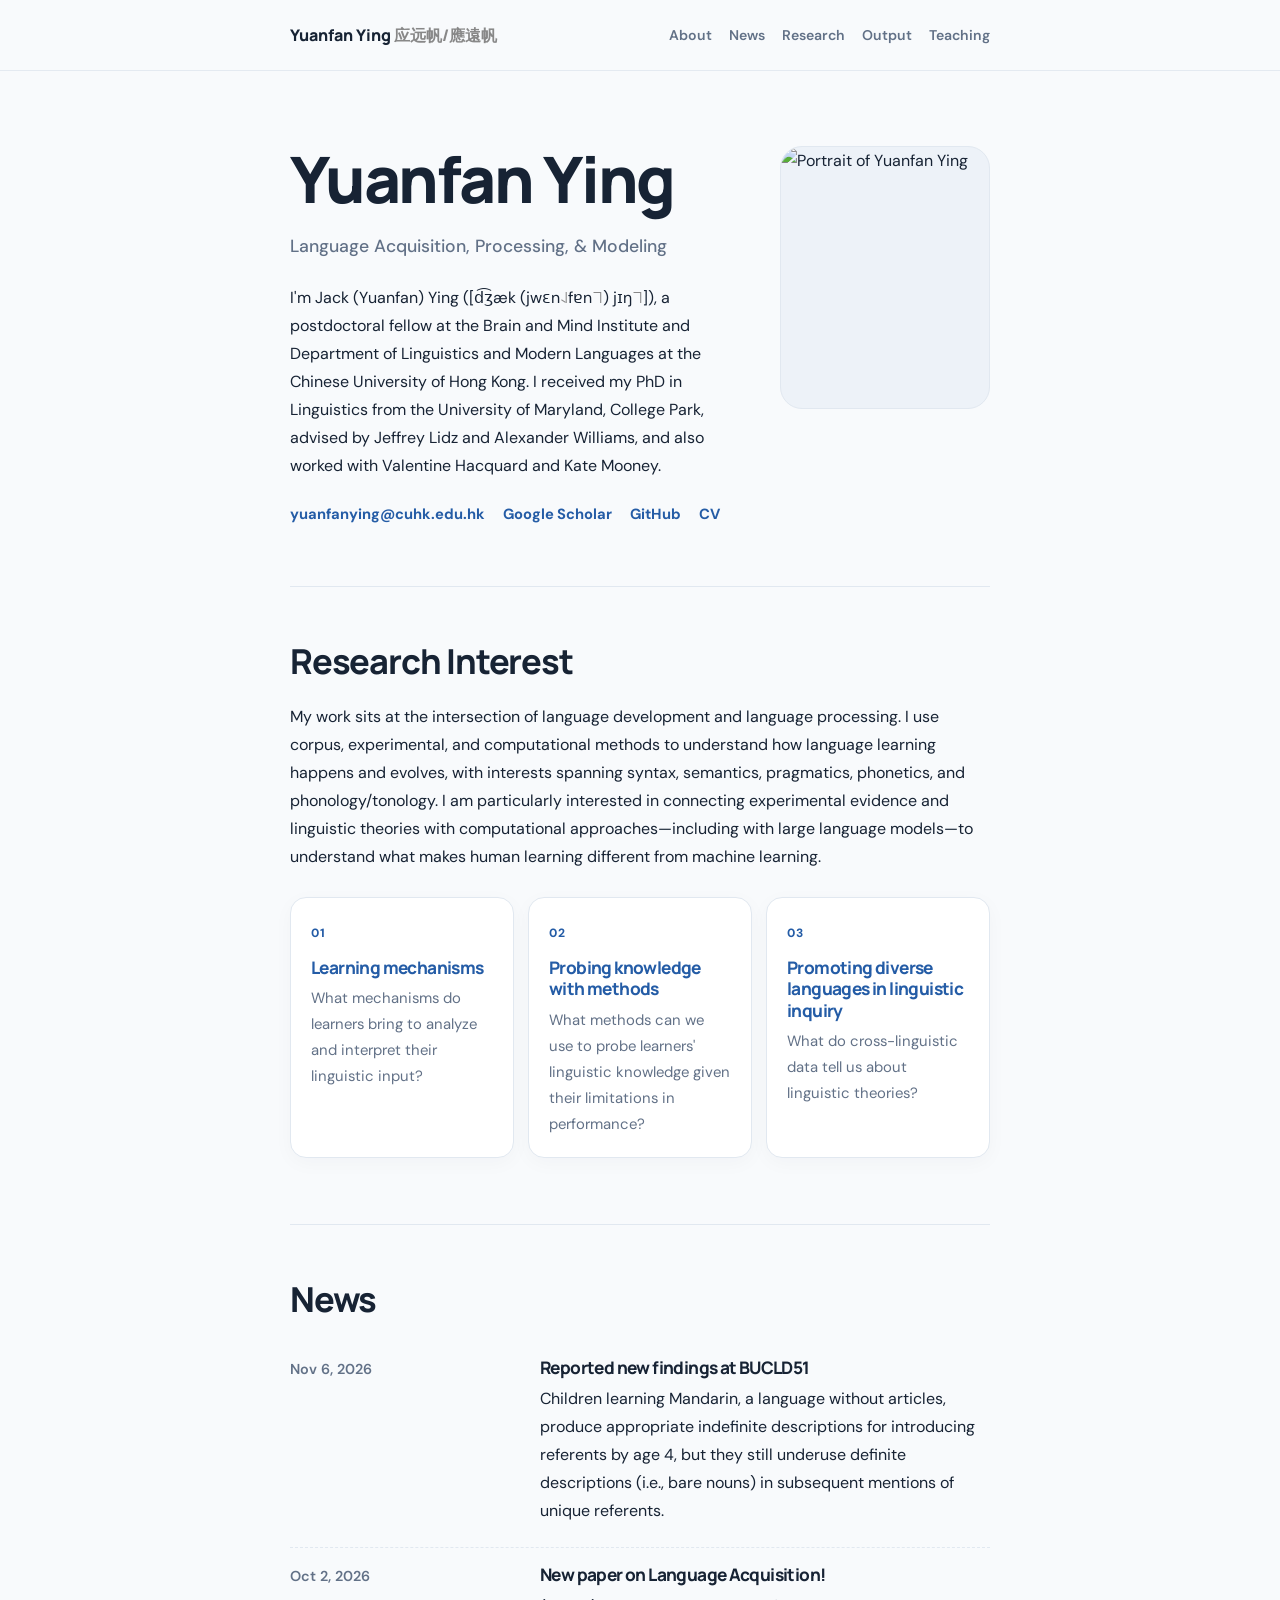
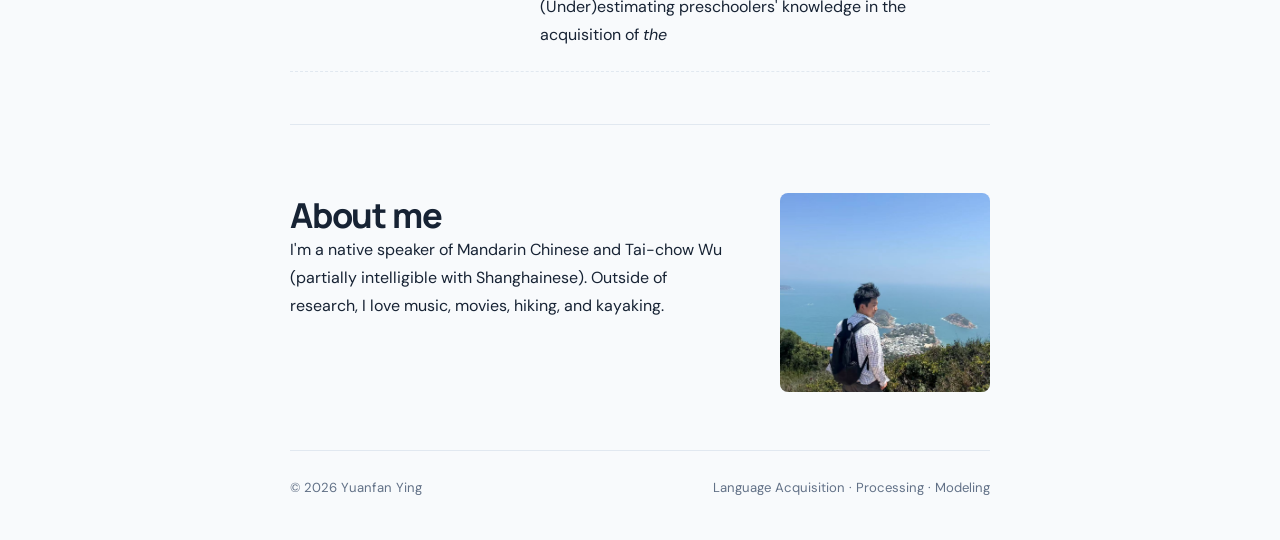
==== index.html @ 4ed48d2e "Update index.html" ====
<!doctype html>
<html lang="en">
<head>
  <meta charset="utf-8">
  <meta name="viewport" content="width=device-width, initial-scale=1">
  <meta name="description" content="Academic homepage of Your Name — psycholinguistics, language processing.">
  <meta name="theme-color" content="#f8fafc">
  <title>Yuanfan Ying | Language Acquisition & Processing</title>
  <link rel="stylesheet" href="style.css">
</head>
<body>
  <header class="site-header">
    <div class="container header-inner">
      <a class="site-name" href="#about">Yuanfan Ying <span style="color: #888;">应远帆/應遠帆</span></a>
      <nav aria-label="Main navigation">
        <a href="#about">About</a>
        <a href="#news">News</a>
        <a href="research.html">Research</a>
        <a href="output.html">Output</a>
        <a href="teaching.html">Teaching</a>
      </nav>
    </div>
  </header>

  <main class="container">
    <section class="intro section" id="about">
      <div class="intro-copy">
        <h1>Yuanfan Ying</h1>
        <p class="subtitle">Language Acquisition, Processing, & Modeling</p>
        <p>
          I'm Jack (Yuanfan) Ying ([d͡ʒæk (jwɛn<span style="color: #888;">˨˩</span>fɐn<span style="color: #888;">˥˥</span>) jɪŋ<span style="color: #888;">˥˥</span>]), a postdoctoral fellow at the Brain and Mind Institute and Department of 
          Linguistics and Modern Languages at the Chinese University of Hong Kong. I received my PhD in Linguistics from the University 
          of Maryland, College Park, advised by Jeffrey Lidz and Alexander Williams,
          and also worked with Valentine Hacquard and Kate Mooney.</p>
   
        <div class="links">
          <a href="mailto:yuanfanying@cuhk.edu.hk">yuanfanying@cuhk.edu.hk</a>
          <a href="https://scholar.google.com/citations?user=hPdUY1MAAAAJ&hl=zh-TW" target="_blank" rel="noreferrer">Google Scholar</a>
          <a href="https://github.com/jackyingyf" target="_blank" rel="noreferrer">GitHub</a>
          <a href="https://docs.google.com/document/d/1zS4hXt163gTj2LUtkY0w4XnIH1Z5cEX6z0ZcoOyljxg/edit?usp=sharing" target="_blank" rel="noreferrer">CV</a>
        </div>
      </div>

      <figure class="profile">
        <img src="images/profile.jpg" alt="Portrait of Yuanfan Ying">
      </figure>
        
    </section>
    
    <section class="section" id="interests">
      <div class="section-heading">
        <h2>Research Interest</h2>
      </div>
      <div>
        <p>
        My work sits at the intersection of language development and language processing. 
        I use corpus, experimental, and computational methods to understand how language learning happens and evolves, with interests spanning syntax, semantics, pragmatics, phonetics, and phonology/tonology. I am particularly interested in connecting experimental evidence and linguistic theories 
        with computational approaches—including with large language models—to understand what makes human learning different from machine learning.
      </p>
        </div>
       <div class="interest-grid">
        <article class="interest-card">
          <span class="card-number">01</span>
          <a href="research.html#mechanisms"><h3>Learning mechanisms</h3></a>
          <p>What mechanisms do learners bring to analyze and interpret their linguistic input?</p>
        </article>
        <article class="interest-card">
          <span class="card-number">02</span>
          <a href="research.html#methods"><h3>Probing knowledge with methods</h3></a>
          <p>What methods can we use to probe learners' linguistic knowledge given their limitations in performance?</p>
        </article>
        <article class="interest-card">
          <span class="card-number">03</span>
          <a href="research.html#diversity"><h3>Promoting diverse languages in linguistic inquiry</h3></a>
          <p>What do cross-linguistic data tell us about linguistic theories?</p>
        </article>
      </div>
    </section>
 
    <section class="section" id="news">
      <div class="section-heading">
        <h2>News</h2>
      </div>

       <article class="note-item">
        <div class="note-date">Nov 6, 2026</div>
        <div>
          <h3><a href="https://8dc4be55-f238-40f0-ace9-db3591cab3f8.usrfiles.com/ugd/8dc4be_90f7804a4e724f36a9441774406c3b48.pdf">Reported new findings at BUCLD51</a></h3>
          <p>Children learning Mandarin, a language without articles, produce appropriate indefinite descriptions for introducing referents by age 4, but they still underuse definite descriptions (i.e., bare nouns) in subsequent mentions of unique referents.</p>
        </div>
      </article>
      
      <article class="note-item">
        <div class="note-date">Oct 2, 2026</div>
        <div>
          <h3><a href="https://doi.org/10.1080/10489223.2026.2732998">New paper on Language Acquisition!</a></h3>
          <p>(Under)estimating preschoolers' knowledge in the acquisition of <i>the</i></p>
        </div>
      </article>
      
    </section>

    <section class="intro section" id="aboutme">
      
      <div class="section-heading">
        <h2>About me</h2>
        <p>I'm a native speaker of Mandarin Chinese and Tai-chow Wu (partially intelligible with Shanghainese). 
        Outside of research, I love music, movies, hiking, and kayaking.
        </p>
      </div>

      <div class="note-image" style="width:100%; max-width:210px; margin:0;">
      <img src="images/hiking.png" alt="hiking" class="research-image"
       style="display:block; width:100%; height:auto; border-radius:8px;">
      </div>

    </section>

    <footer class="footer">
      <p>© <span id="year">2026</span> Yuanfan Ying</p>
      <p>Language Acquisition · Processing · Modeling</p>
    </footer>
  </main>
  
  <dialog id="imageLightbox" onclick="if(event.target === this) this.close()">
  <button class="close-lightbox"
    onclick="document.getElementById('imageLightbox').close()"
    aria-label="Close image">&times;</button>
  <img id="lightboxImage" src="" alt="Enlarged research image">
</dialog>

<script>
  function openLightbox(image) {
    document.getElementById("lightboxImage").src = image.src;
    document.getElementById("imageLightbox").showModal();
  }
</script>
  
</body>
</html>
---- style.css ----
@import url('https://fonts.googleapis.com/css2?family=DM+Sans:wght@400;500;600;700&family=Manrope:wght@400;500;600;700;800&display=swap');

:root {
  --page: #f8fafc;
  --surface: #ffffff;
  --text: #172334;
  --muted: #627187;
  --accent: #245ca6;
  --accent-dark: #173f78;
  --accent-soft: #eaf1fb;
  --border: #e1e8f0;
  --max-width: 700px;
  --radius: 16px;
}

* { box-sizing: border-box; }
html { scroll-behavior: smooth; scroll-padding-top: 92px; }
body {
  margin: 0;
  background: var(--page);
  color: var(--text);
  font-family: "DM Sans", -apple-system, BlinkMacSystemFont, "Segoe UI", sans-serif;
  font-size: 16px;
  line-height: 1.75;
  -webkit-font-smoothing: antialiased;
}
a { color: var(--accent); text-decoration: none; }
a:hover { color: var(--accent-dark); text-decoration: underline; }
p { margin: 0 0 14px; }
h1, h2, h3 { font-family: "Manrope", "DM Sans", sans-serif; line-height: 1.25; letter-spacing: -0.035em; }
h1 { margin: 0; font-size: clamp(2.6rem, 6vw, 4rem); font-weight: 800; }
h2 { margin: 0; font-size: clamp(1.7rem, 3vw, 2.15rem); font-weight: 750; }
h3 { margin: 0 0 7px; font-size: 1.08rem; font-weight: 750; }
.container { width: min(var(--max-width), calc(100% - 44px)); margin-inline: auto; }

.site-header {
  position: sticky; top: 0; z-index: 20;
  background: rgb(248 250 252 / 92%);
  border-bottom: 1px solid rgb(225 232 240 / 85%);
  backdrop-filter: blur(14px);
}
.header-inner { min-height: 70px; display: flex; align-items: center; justify-content: space-between; gap: 24px; }
.site-name { color: var(--text); font-family: "Manrope", sans-serif; font-weight: 800; white-space: nowrap; }
.site-name:hover { color: var(--accent); text-decoration: none; }
nav { display: flex; flex-wrap: wrap; align-items: center; justify-content: flex-end; gap: 5px 17px; }
nav a { color: var(--muted); font-size: .88rem; font-weight: 600; }
nav a:hover { color: var(--accent); text-decoration: none; }

.section { padding: 52px 0; border-bottom: 1px solid var(--border); }
.intro { display: grid; grid-template-columns: minmax(0, 1fr) 210px; gap: 54px; align-items: start; padding-top: 68px; padding-bottom: 58px; }
.eyebrow { margin: 0 0 10px; color: var(--accent); font-size: .75rem; font-weight: 800; letter-spacing: .12em; text-transform: uppercase; }
.subtitle { margin: 12px 0 22px; color: var(--muted); font-size: 1.1rem; font-weight: 500; }
.intro-copy > p:not(.eyebrow):not(.subtitle) { max-width: 68ch; }
.links { display: flex; flex-wrap: wrap; gap: 9px 18px; margin-top: 22px; }
.links a { font-size: .92rem; font-weight: 700; }
.profile { margin: 7px 0 0; }
.profile img { display: block; width: 100%; aspect-ratio: 4 / 5; object-fit: cover; border: 1px solid var(--border); border-radius: 22px; background: #edf2f8; }
.profile figcaption { margin-top: 9px; color: var(--muted); text-align: center; font-size: .76rem; }

.section-heading { margin-bottom: 21px; }
.section-heading .eyebrow { margin-bottom: 7px; }
.section-lead { max-width: 72ch; color: var(--muted); }
.interest-grid { display: grid; grid-template-columns: repeat(3, minmax(0, 1fr)); gap: 14px; margin: 26px 0 14px; }
.interest-card { padding: 20px; border: 1px solid var(--border); border-radius: var(--radius); background: var(--surface); box-shadow: 0 5px 20px rgb(23 35 52 / 3%); }
.card-number { display: inline-block; margin-bottom: 13px; color: var(--accent); font-size: .75rem; font-weight: 800; letter-spacing: .1em; }
.interest-card p { margin: 0; color: var(--muted); font-size: .93rem; }
.small { font-size: .82rem; }
.muted { color: var(--muted); }

.publication { display: grid; grid-template-columns: 68px minmax(0, 1fr); gap: 18px; padding: 23px 0; border-bottom: 1px dashed var(--border); }
.publication:last-of-type { border-bottom: 0; }
.pub-year { padding-top: 2px; color: var(--accent); font-size: .88rem; font-weight: 800; }
.pub-body h3 { margin-bottom: 6px; }
.pub-body p { margin-bottom: 8px; }
.authors { color: var(--muted); font-size: .91rem; }
.item-links { display: flex; flex-wrap: wrap; gap: 8px 16px; margin-top: 10px; font-size: .87rem; font-weight: 700; }

.project { display: grid; grid-template-columns: 42px minmax(0, 1fr); gap: 17px; padding: 21px 0; border-bottom: 1px dashed var(--border); }
.project:last-child { border-bottom: 0; }
.project-icon { display: grid; place-items: center; width: 40px; height: 40px; border-radius: 12px; background: var(--accent-soft); color: var(--accent); font-size: 1.2rem; font-weight: 800; }
.project p { max-width: 75ch; }

.timeline-item, .teaching-item, .note-item { display: grid; grid-template-columns: 145px minmax(0, 1fr); gap: 22px; padding: 16px 0; }
.timeline-date, .teaching-date, .note-date { color: var(--muted); font-size: .9rem; font-weight: 600; }
.timeline-item p, .teaching-item p, .note-item p { margin-bottom: 6px; }
.note-item { border-bottom: 1px dashed var(--border); }
.note-item h3 a { color: var(--text); }
.note-item h3 a:hover { color: var(--accent); }

.cv-section { display: grid; grid-template-columns: minmax(0, 1fr) auto; gap: 12px 24px; align-items: center; }
.cv-section > div p:last-child { max-width: 65ch; }
.button-link { display: inline-flex; align-items: center; gap: 10px; padding: 10px 16px; border: 1px solid var(--accent); border-radius: 10px; background: var(--accent); color: white; font-size: .9rem; font-weight: 700; white-space: nowrap; }
.button-link:hover { background: var(--accent-dark); color: white; text-decoration: none; }
.cv-note { grid-column: 1 / -1; margin: 0; }
code { padding: 2px 5px; border-radius: 5px; background: #edf2f8; font-size: .9em; }

.footer { display: flex; justify-content: space-between; gap: 20px; padding: 26px 0 40px; color: var(--muted); font-size: .82rem; }
.footer p { margin: 0; }

@media (max-width: 760px) {
  .container { width: min(var(--max-width), calc(100% - 30px)); }
  .header-inner { align-items: flex-start; flex-direction: column; gap: 7px; padding: 13px 0 12px; }
  nav { justify-content: flex-start; gap: 7px 14px; }
  nav a { font-size: .84rem; }
  .intro { grid-template-columns: 1fr; gap: 24px; padding-top: 42px; }
  .profile { grid-row: 1; width: 145px; }
  .profile img { aspect-ratio: 1; border-radius: 18px; }
  .section { padding: 38px 0; }
  .interest-grid { grid-template-columns: 1fr; }
  .interest-card { padding: 17px; }
  .cv-section { grid-template-columns: 1fr; }
  .cv-note { grid-column: auto; }
  .footer { flex-direction: column; gap: 4px; }
}
@media (max-width: 480px) {
  .publication { grid-template-columns: 1fr; gap: 2px; }
  .timeline-item, .teaching-item, .note-item { grid-template-columns: 1fr; gap: 2px; }
  .project { grid-template-columns: 34px minmax(0, 1fr); gap: 12px; }
  .project-icon { width: 34px; height: 34px; }
}

@media (max-width: 600px) {
  .note-item {
    flex-direction: column;
  }

  .note-image {
    width: 180px;
    flex: none;
  }
}

.image-preview {
  padding: 0;
  border: none;
  background: none;
  cursor: zoom-in;
}

.image-preview img {
  width: 180px;
  height: auto;
  border-radius: 6px;
  transition: opacity 0.2s;
}

.image-preview:hover img {
  opacity: 0.8;
}

#imageLightbox {
  position: fixed;
  border: none;
  padding: 40px;
  max-width: 90vw;
  max-height: 90vh;
  background: white;
  border-radius: 10px;
}

#imageLightbox::backdrop {
  background: rgba(0, 0, 0, 0.8);
}

#imageLightbox > img {
  display: block;
  max-width: 85vw;
  max-height: 80vh;
  width: auto;
  height: auto;
  object-fit: contain;
}

.close-lightbox {
  position: absolute;
  top: 5px;
  right: 12px;
  border: none;
  background: none;
  font-size: 30px;
  cursor: pointer;
}

.note-item {
  display: grid;
  grid-template-columns: 220px minmax(0, 1fr);
  gap: 30px;
  align-items: start;
}

.note-image {
  width: 220px;
}

.note-item .note-image img.research-image {
  display: block;
  width: 100%;
  max-width: 220px;
  height: auto;
  border-radius: 8px;
  cursor: zoom-in;
  object-fit: contain;
}

.note-image img:hover {
  opacity: 0.85;
}

.note-item > div:last-child {
  flex: 1;
  min-width: 0;
}
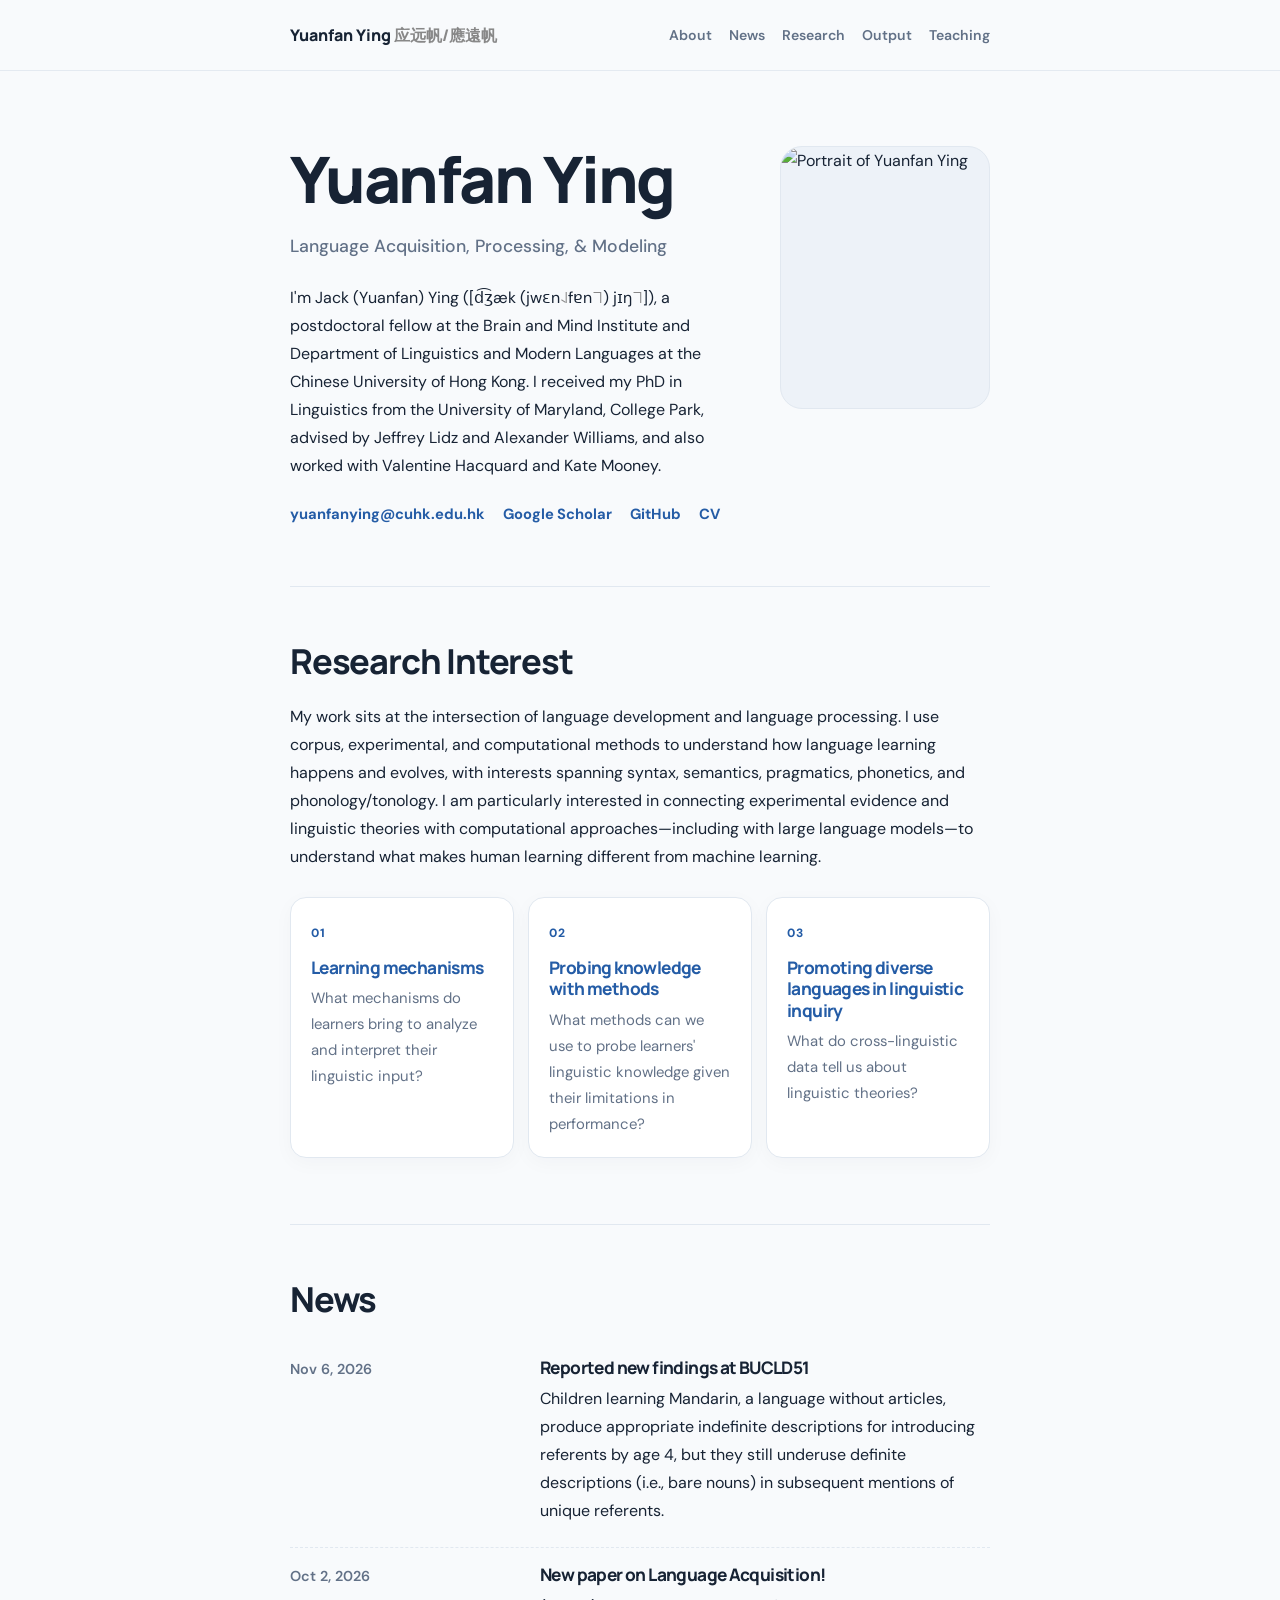
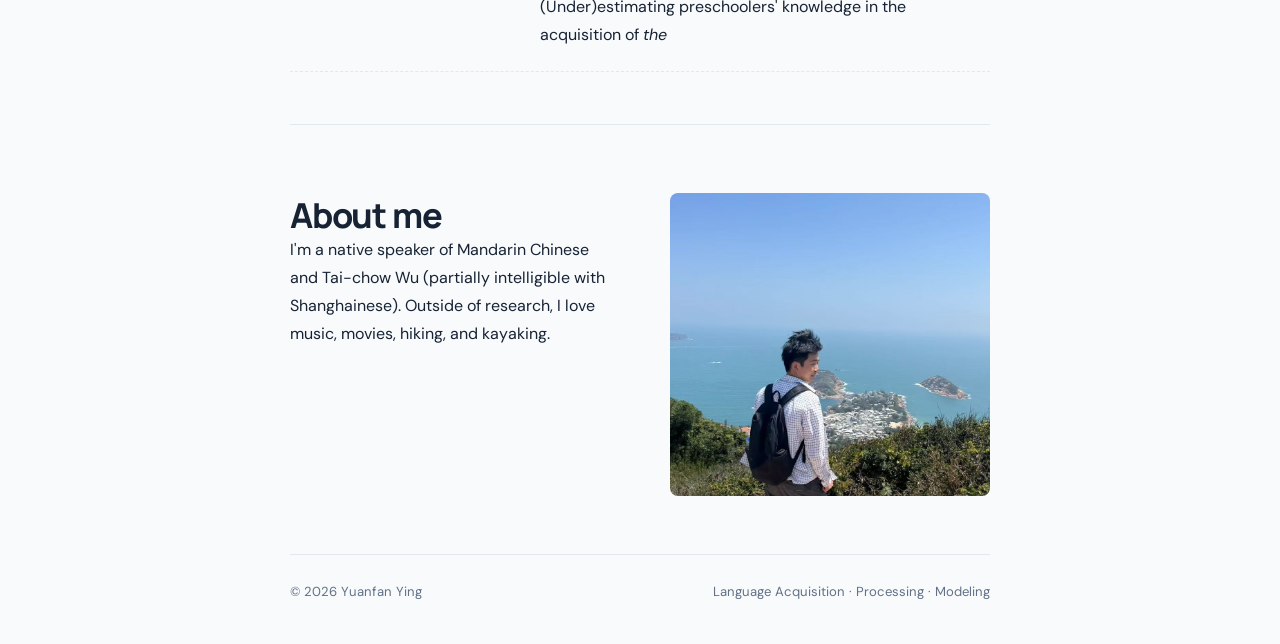
==== commit 28305d3d: "Update index.html" ====
--- a/index.html
+++ b/index.html
@@ -100,21 +100,22 @@
       
     </section>
 
-    <section class="intro section" id="aboutme">
-      
-      <div class="section-heading">
-        <h2>About me</h2>
-        <p>I'm a native speaker of Mandarin Chinese and Tai-chow Wu (partially intelligible with Shanghainese). 
-        Outside of research, I love music, movies, hiking, and kayaking.
-        </p>
-      </div>
+    <section class="intro section" id="aboutme"
+         style="grid-template-columns: minmax(0, 1fr) 320px;">
 
-      <div class="note-image" style="width:100%; max-width:210px; margin:0;">
-      <img src="images/hiking.png" alt="hiking" class="research-image"
-       style="display:block; width:100%; height:auto; border-radius:8px;">
-      </div>
+    <div class="section-heading">
+      <h2>About me</h2>
+      <p>I'm a native speaker of Mandarin Chinese and Tai-chow Wu (partially intelligible with Shanghainese). 
+      Outside of research, I love music, movies, hiking, and kayaking.
+      </p>
+    </div>
 
-    </section>
+    <div class="note-image" style="width:100%; max-width:320px; margin:0;">
+    <img src="images/hiking.png" alt="hiking" class="research-image"
+         style="display:block; width:100%; height:auto; border-radius:8px;">
+    </div>
+
+</section>
 
     <footer class="footer">
       <p>© <span id="year">2026</span> Yuanfan Ying</p>
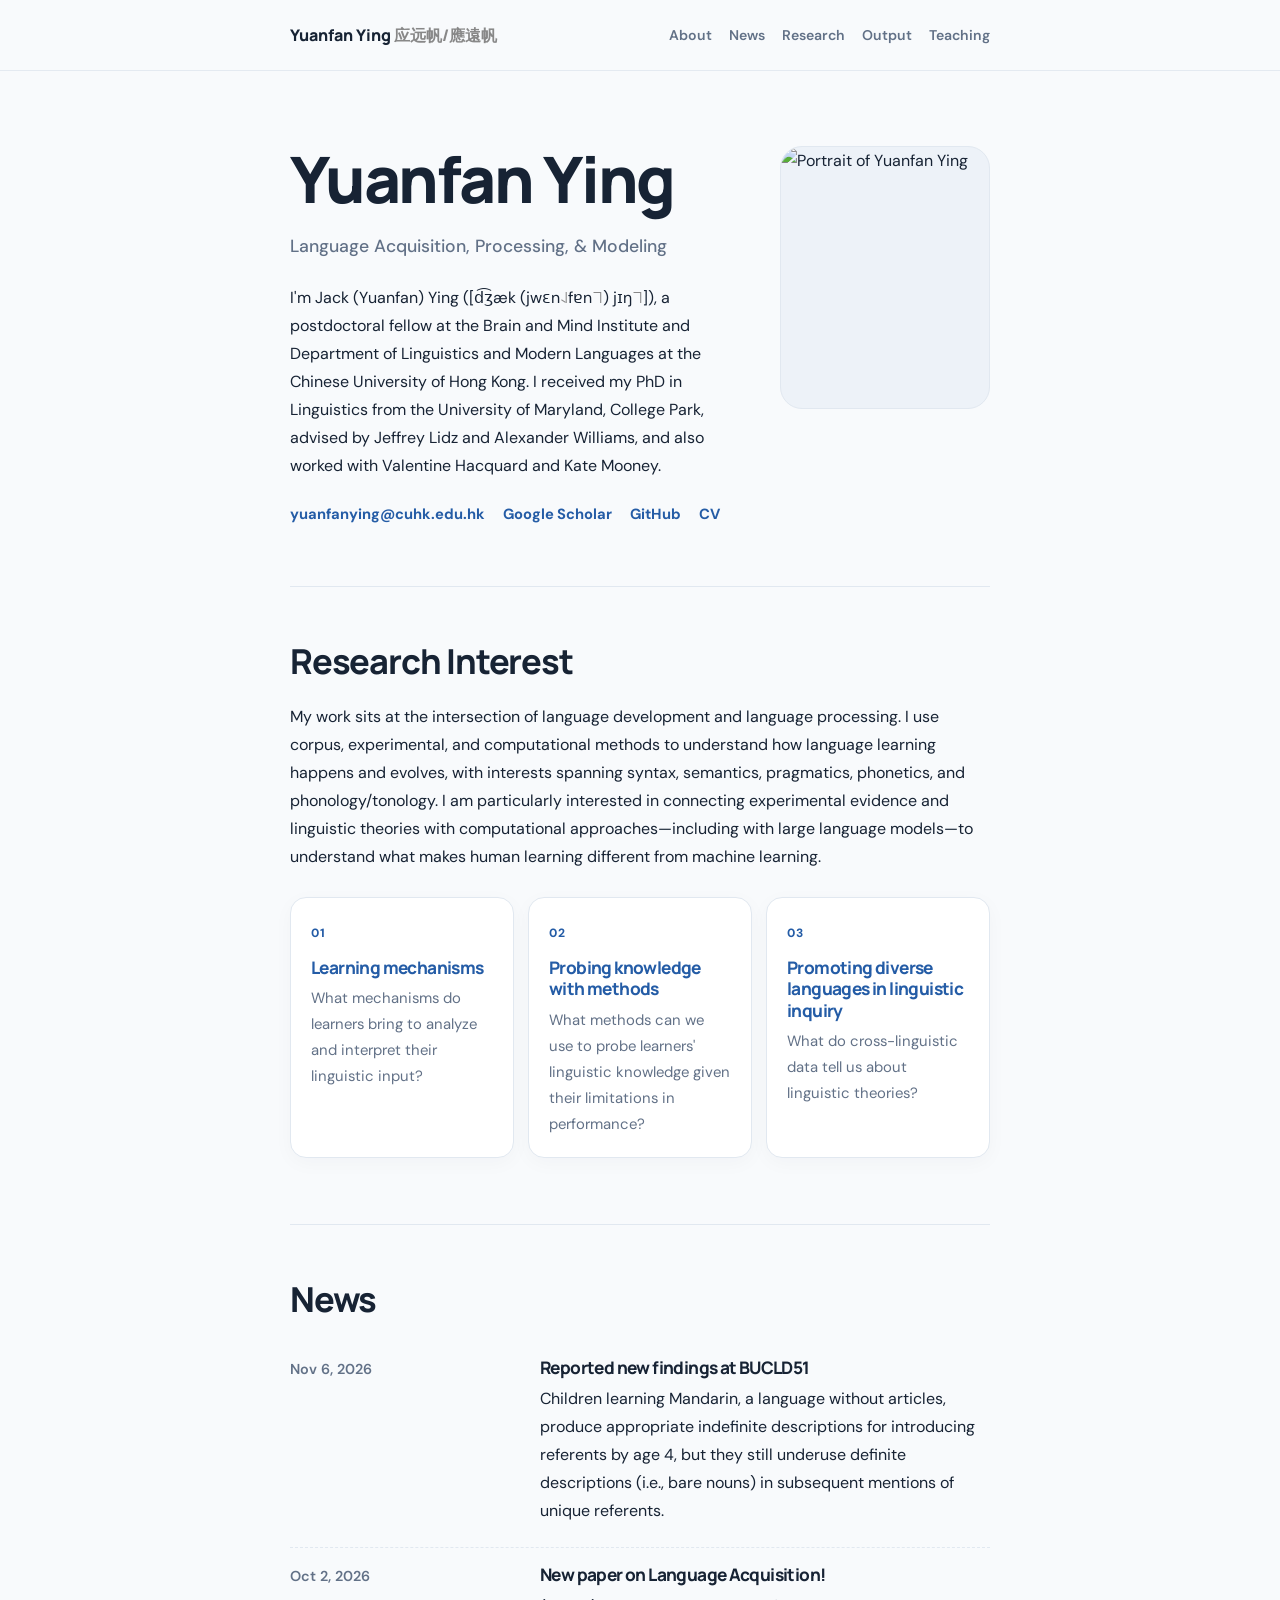
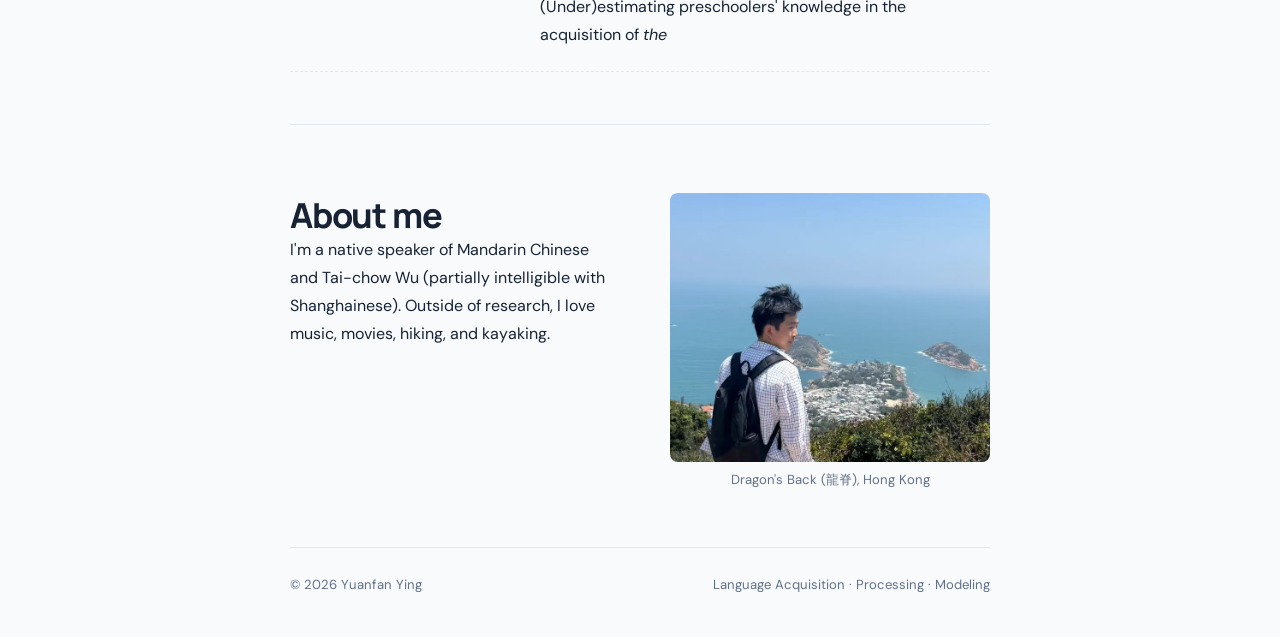
==== commit caa52dd1: "Refactor About Me section and add figure caption" ====
--- a/index.html
+++ b/index.html
@@ -103,17 +103,20 @@
     <section class="intro section" id="aboutme"
          style="grid-template-columns: minmax(0, 1fr) 320px;">
 
-    <div class="section-heading">
-      <h2>About me</h2>
-      <p>I'm a native speaker of Mandarin Chinese and Tai-chow Wu (partially intelligible with Shanghainese). 
-      Outside of research, I love music, movies, hiking, and kayaking.
-      </p>
-    </div>
+  <div class="section-heading">
+    <h2>About me</h2>
+    <p>I'm a native speaker of Mandarin Chinese and Tai-chow Wu (partially intelligible with Shanghainese). 
+    Outside of research, I love music, movies, hiking, and kayaking.
+    </p>
+  </div>
 
-    <div class="note-image" style="width:100%; max-width:320px; margin:0;">
+  <figure class="note-image" style="width:100%; max-width:320px; margin:0;">
     <img src="images/hiking.png" alt="hiking" class="research-image"
          style="display:block; width:100%; height:auto; border-radius:8px;">
-    </div>
+    <figcaption style="margin-top:8px; color:#627187; font-size:0.82rem; line-height:1.45; text-align:center;">
+      Dragon's Back (龍脊), Hong Kong
+    </figcaption>
+  </figure>
 
 </section>
 
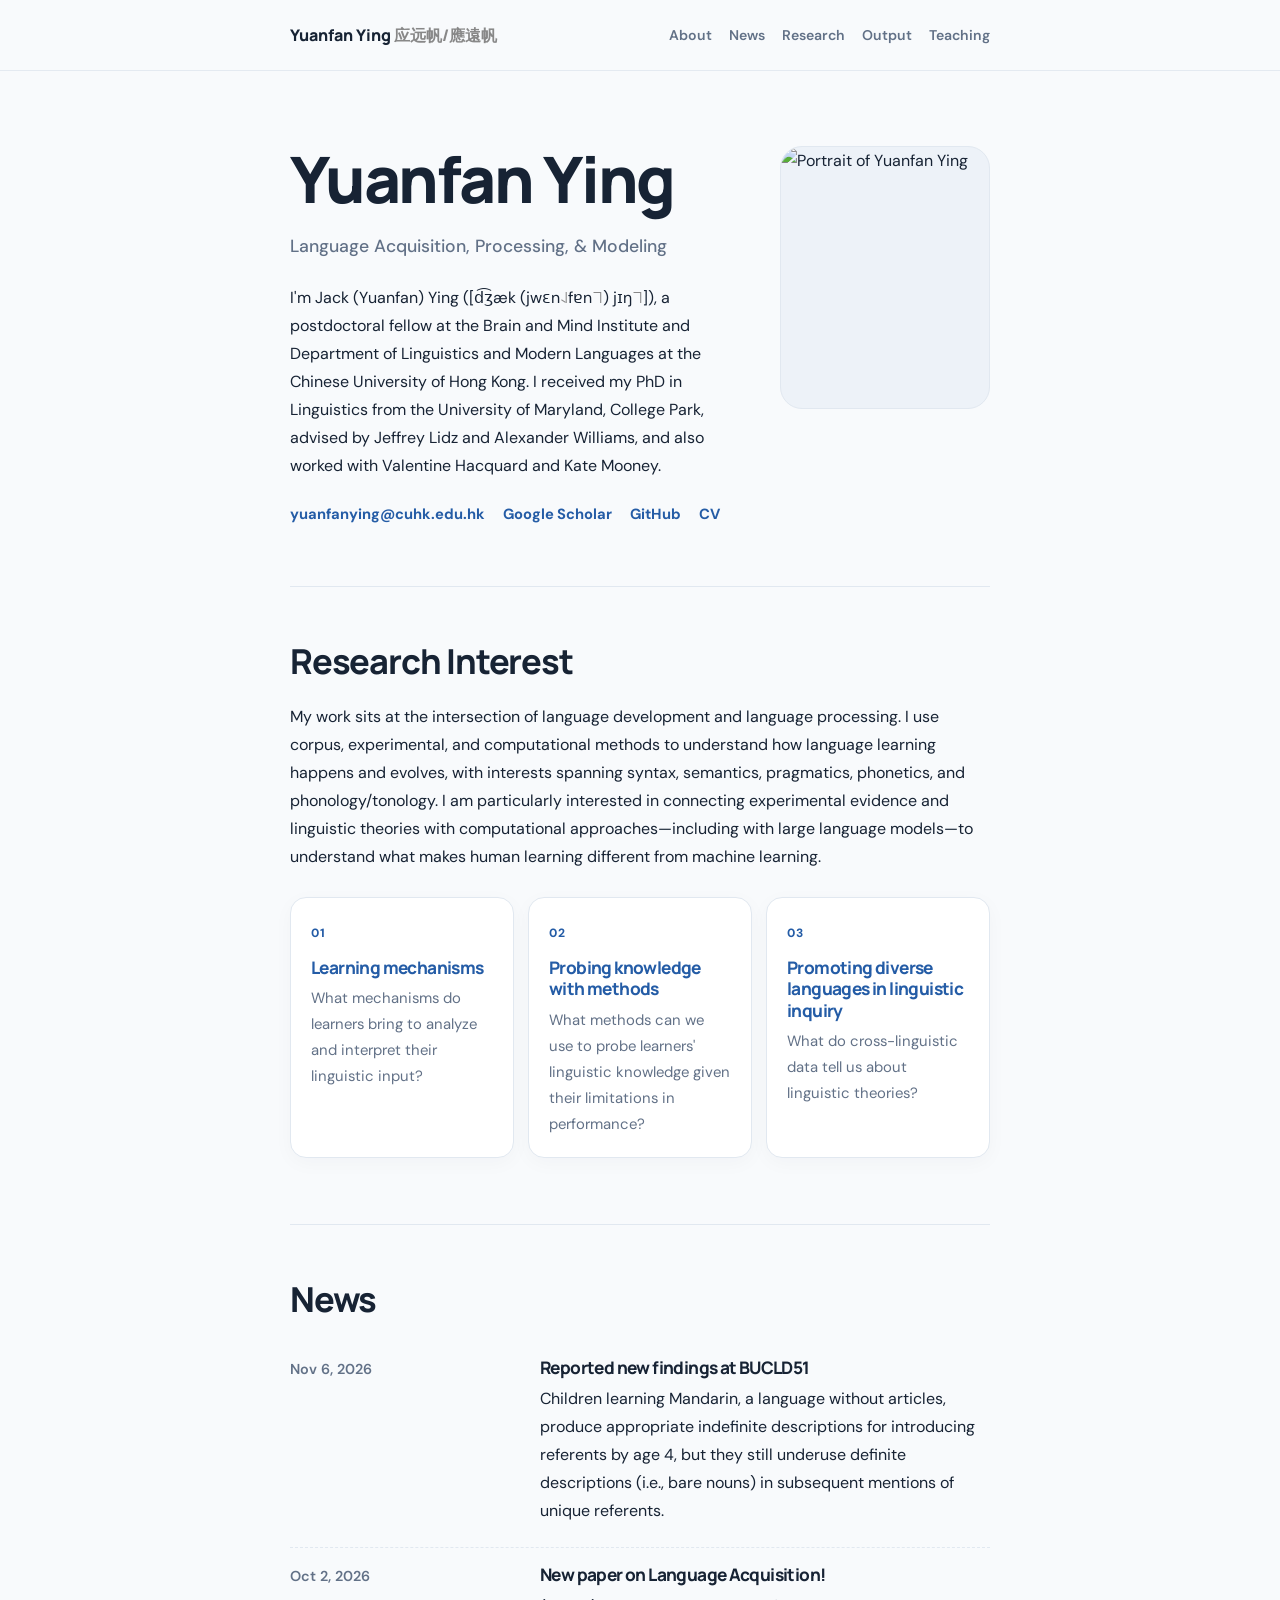
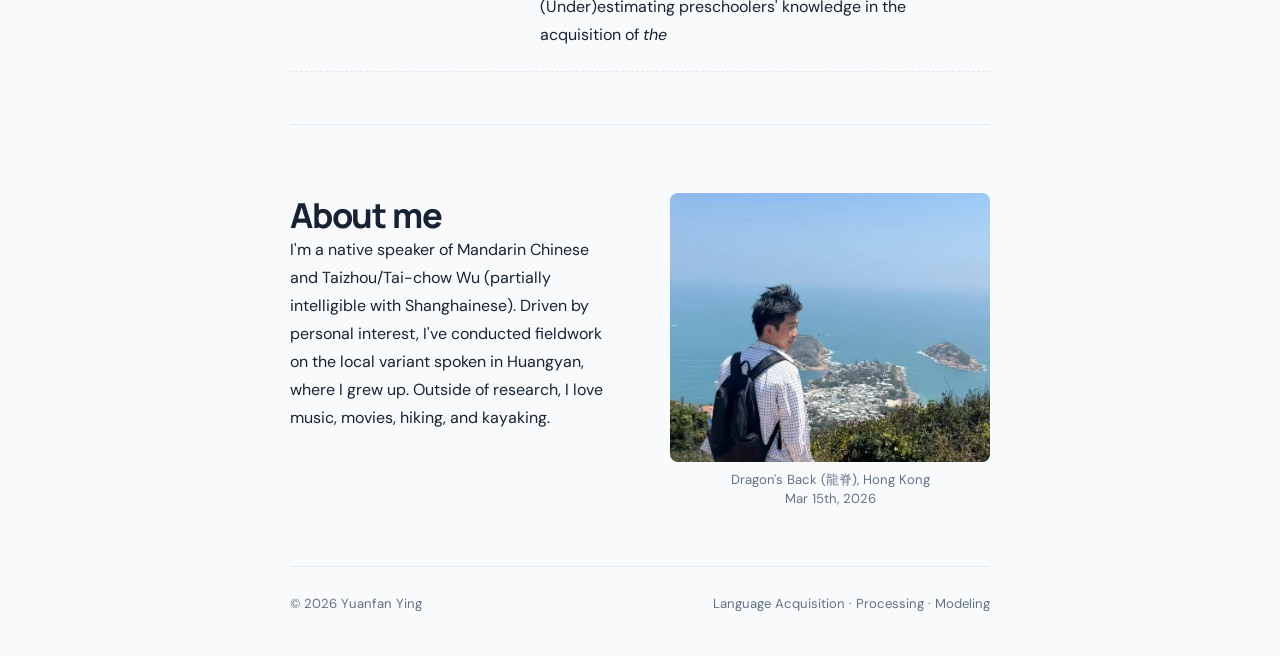
==== commit 614621c8: "Update index.html" ====
--- a/index.html
+++ b/index.html
@@ -105,8 +105,9 @@
 
   <div class="section-heading">
     <h2>About me</h2>
-    <p>I'm a native speaker of Mandarin Chinese and Tai-chow Wu (partially intelligible with Shanghainese). 
-    Outside of research, I love music, movies, hiking, and kayaking.
+    <p>I'm a native speaker of Mandarin Chinese and Taizhou/Tai-chow Wu (partially intelligible with Shanghainese).
+      Driven by personal interest, I've conducted fieldwork on the local variant spoken in Huangyan, where I grew up.
+      Outside of research, I love music, movies, hiking, and kayaking.
     </p>
   </div>
 
@@ -114,7 +115,8 @@
     <img src="images/hiking.png" alt="hiking" class="research-image"
          style="display:block; width:100%; height:auto; border-radius:8px;">
     <figcaption style="margin-top:8px; color:#627187; font-size:0.82rem; line-height:1.45; text-align:center;">
-      Dragon's Back (龍脊), Hong Kong
+      Dragon's Back (龍脊), Hong Kong <br>
+      Mar 15th, 2026
     </figcaption>
   </figure>
 
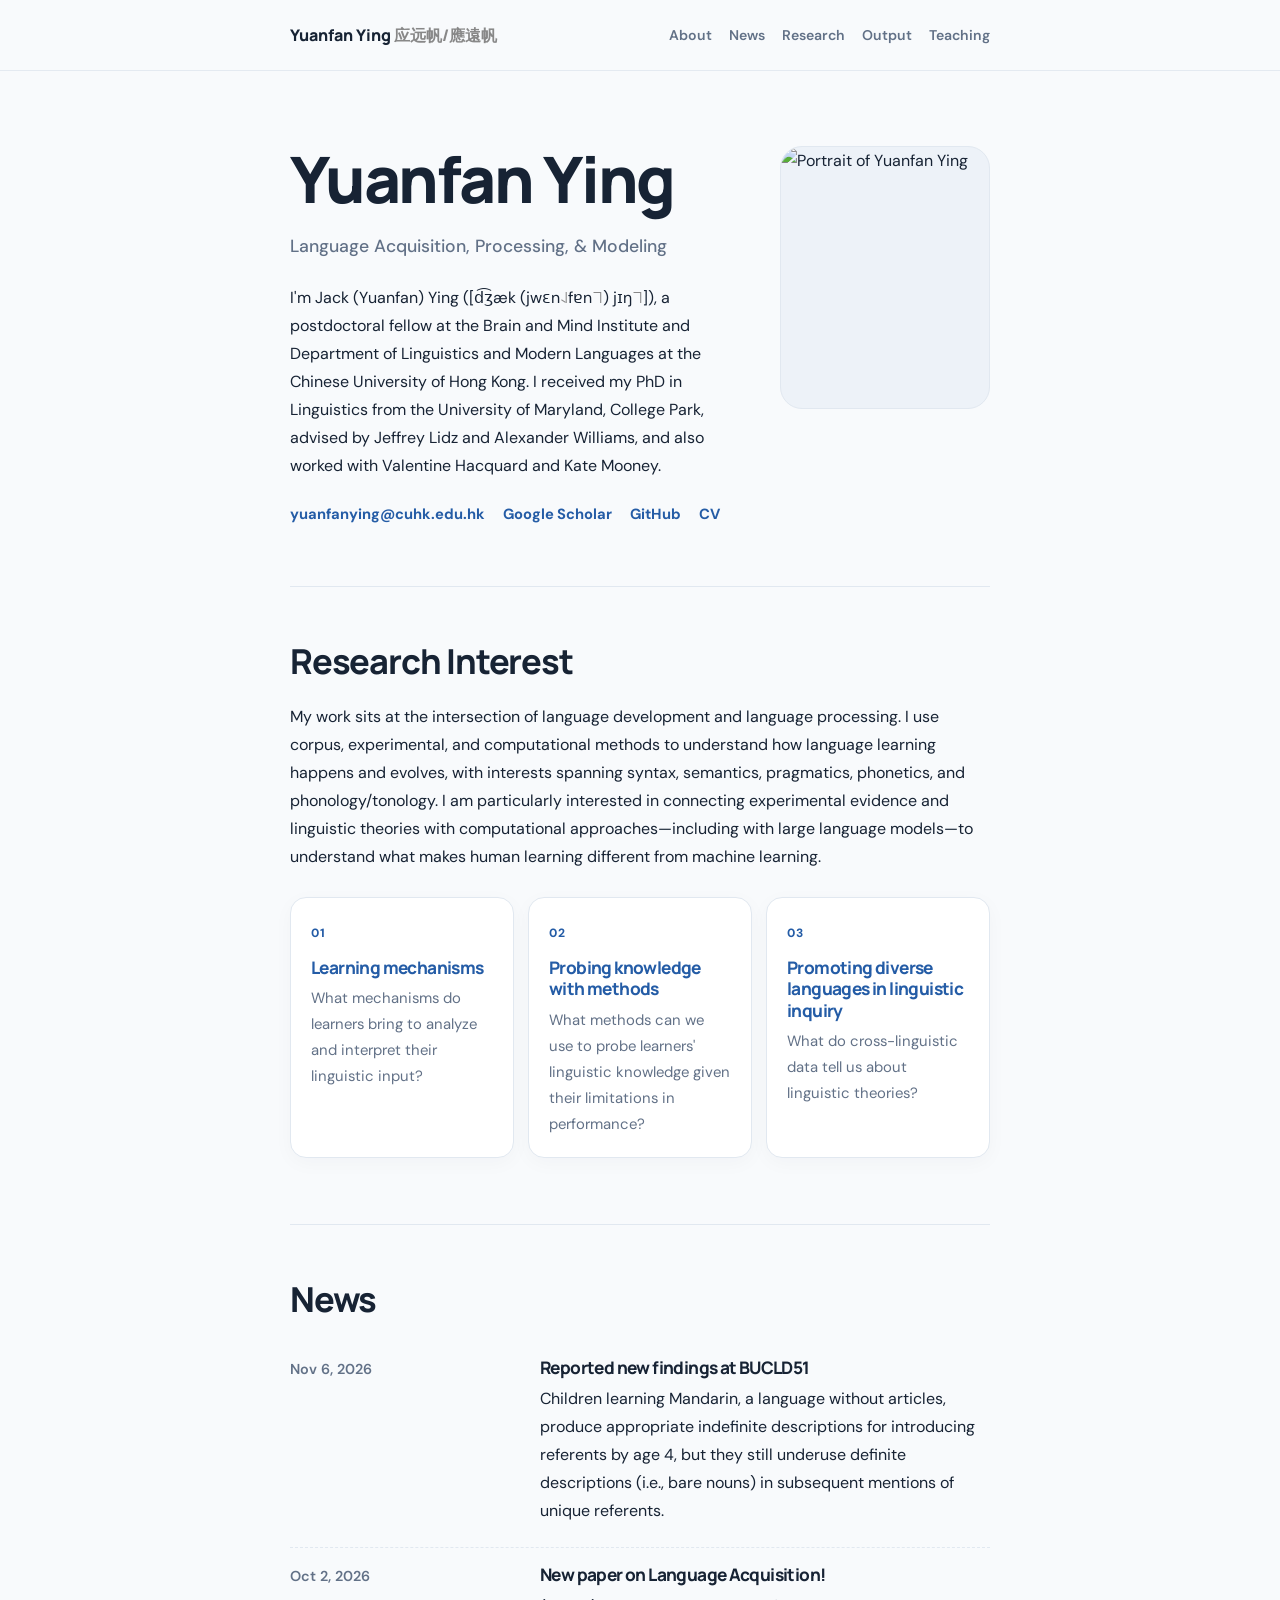
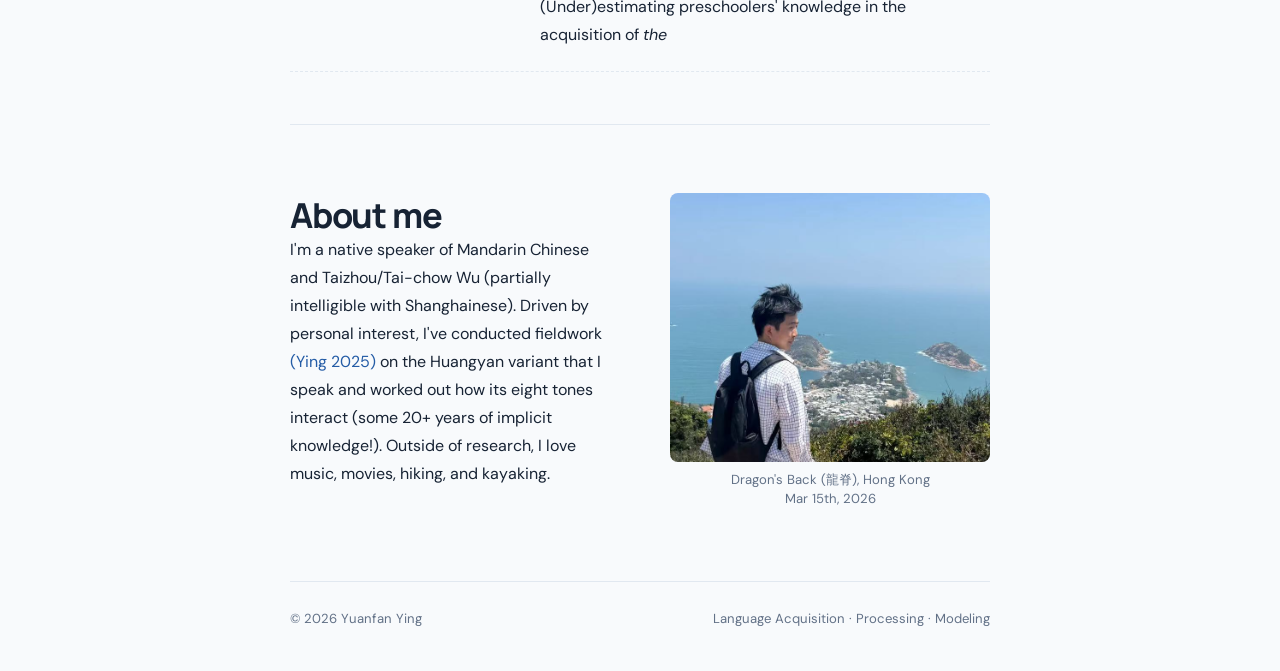
==== commit a74d7643: "Update index.html" ====
--- a/index.html
+++ b/index.html
@@ -106,7 +106,8 @@
   <div class="section-heading">
     <h2>About me</h2>
     <p>I'm a native speaker of Mandarin Chinese and Taizhou/Tai-chow Wu (partially intelligible with Shanghainese).
-      Driven by personal interest, I've conducted fieldwork on the local variant spoken in Huangyan, where I grew up.
+      Driven by personal interest, I've conducted fieldwork <a href="https://doi.org/10.3765/plsa.v10i1.5935">(Ying 2025)</a> on the Huangyan variant that I speak 
+      and worked out how its eight tones interact (some 20+ years of implicit knowledge!).
       Outside of research, I love music, movies, hiking, and kayaking.
     </p>
   </div>
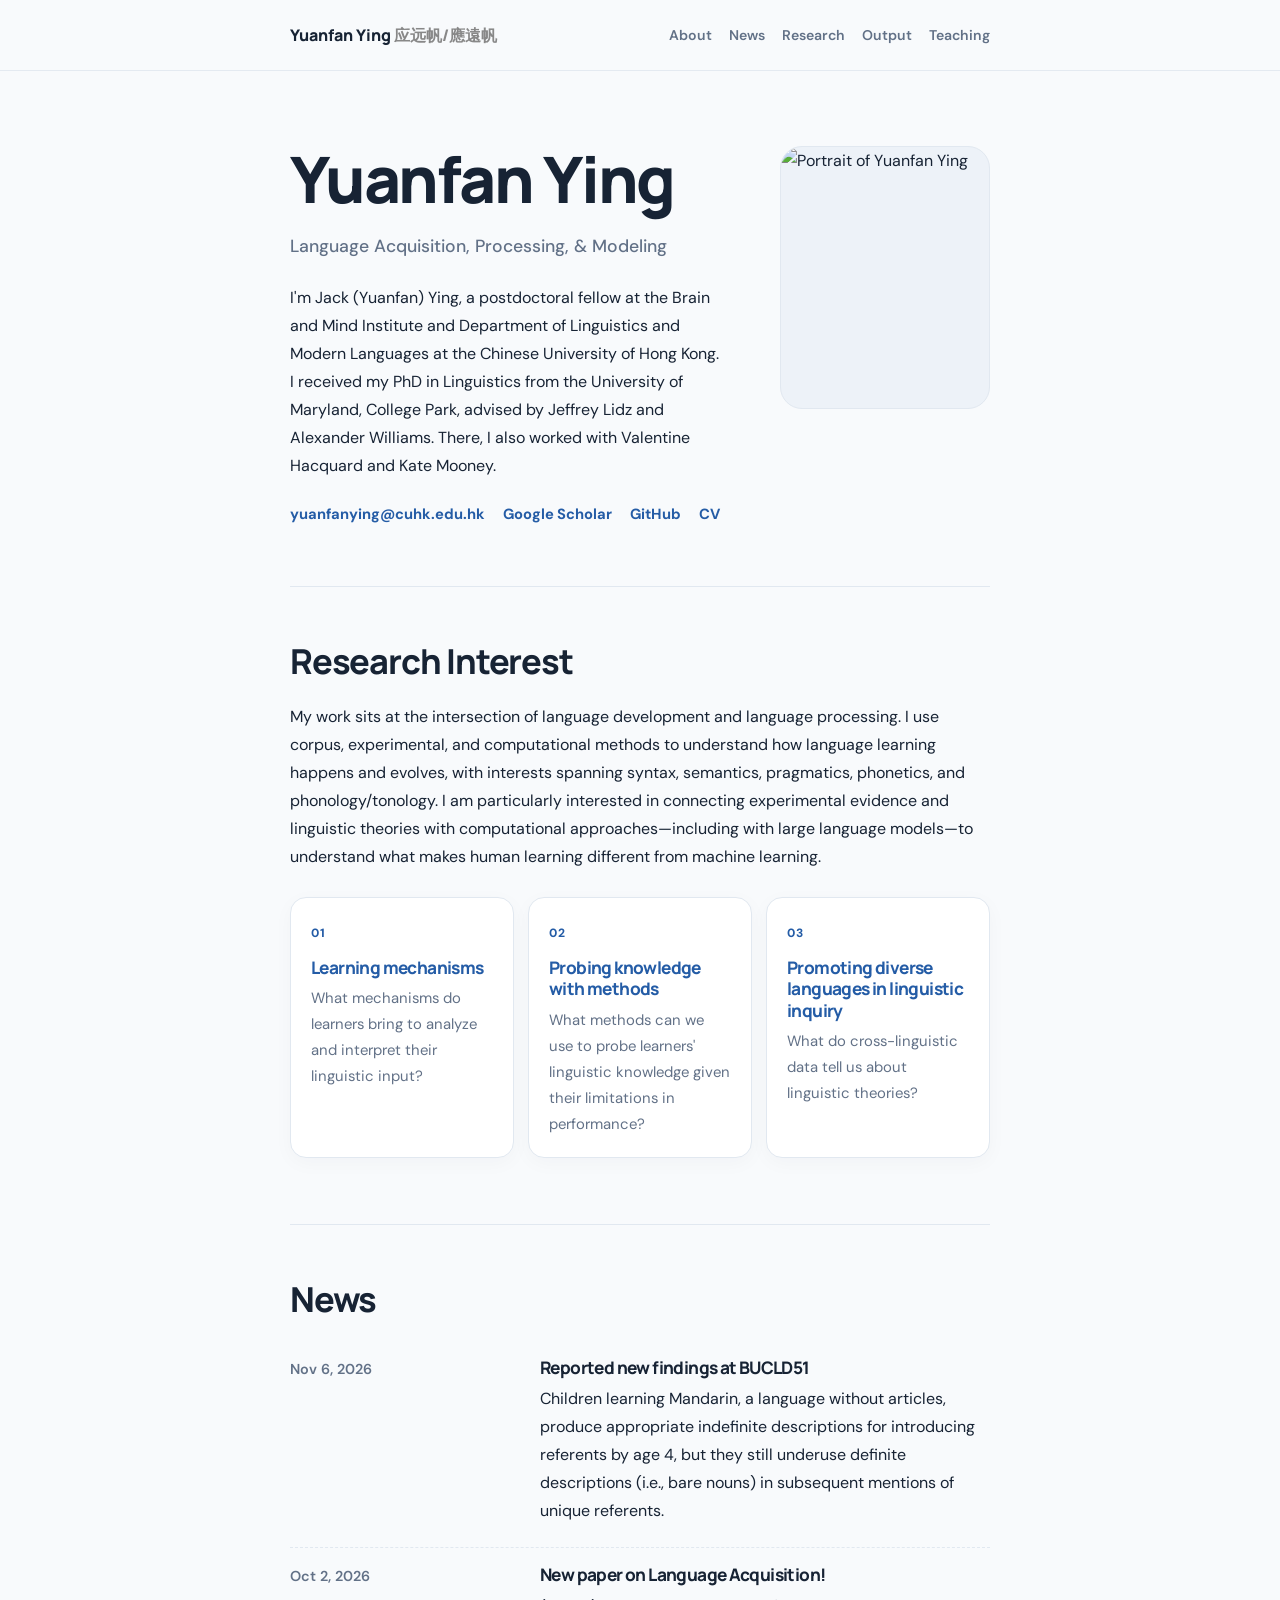
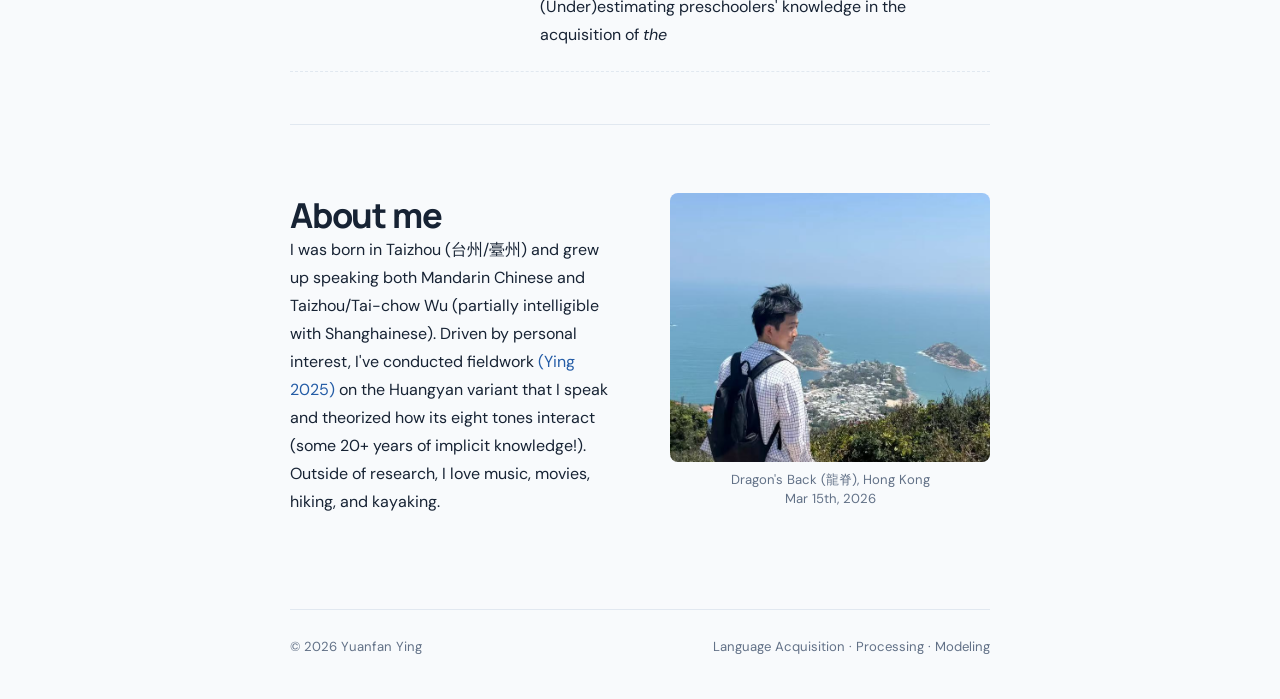
==== commit 33ae2218: "Update index.html" ====
--- a/index.html
+++ b/index.html
@@ -28,10 +28,10 @@
         <h1>Yuanfan Ying</h1>
         <p class="subtitle">Language Acquisition, Processing, & Modeling</p>
         <p>
-          I'm Jack (Yuanfan) Ying ([d͡ʒæk (jwɛn<span style="color: #888;">˨˩</span>fɐn<span style="color: #888;">˥˥</span>) jɪŋ<span style="color: #888;">˥˥</span>]), a postdoctoral fellow at the Brain and Mind Institute and Department of 
+          I'm Jack (Yuanfan) Ying, a postdoctoral fellow at the Brain and Mind Institute and Department of 
           Linguistics and Modern Languages at the Chinese University of Hong Kong. I received my PhD in Linguistics from the University 
-          of Maryland, College Park, advised by Jeffrey Lidz and Alexander Williams,
-          and also worked with Valentine Hacquard and Kate Mooney.</p>
+          of Maryland, College Park, advised by Jeffrey Lidz and Alexander Williams.
+          There, I also worked with Valentine Hacquard and Kate Mooney.</p>
    
         <div class="links">
           <a href="mailto:yuanfanying@cuhk.edu.hk">yuanfanying@cuhk.edu.hk</a>
@@ -105,9 +105,9 @@
 
   <div class="section-heading">
     <h2>About me</h2>
-    <p>I'm a native speaker of Mandarin Chinese and Taizhou/Tai-chow Wu (partially intelligible with Shanghainese).
+    <p>I was born in Taizhou (台州/臺州) and grew up speaking both Mandarin Chinese and Taizhou/Tai-chow Wu (partially intelligible with Shanghainese).
       Driven by personal interest, I've conducted fieldwork <a href="https://doi.org/10.3765/plsa.v10i1.5935">(Ying 2025)</a> on the Huangyan variant that I speak 
-      and worked out how its eight tones interact (some 20+ years of implicit knowledge!).
+      and theorized how its eight tones interact (some 20+ years of implicit knowledge!).
       Outside of research, I love music, movies, hiking, and kayaking.
     </p>
   </div>
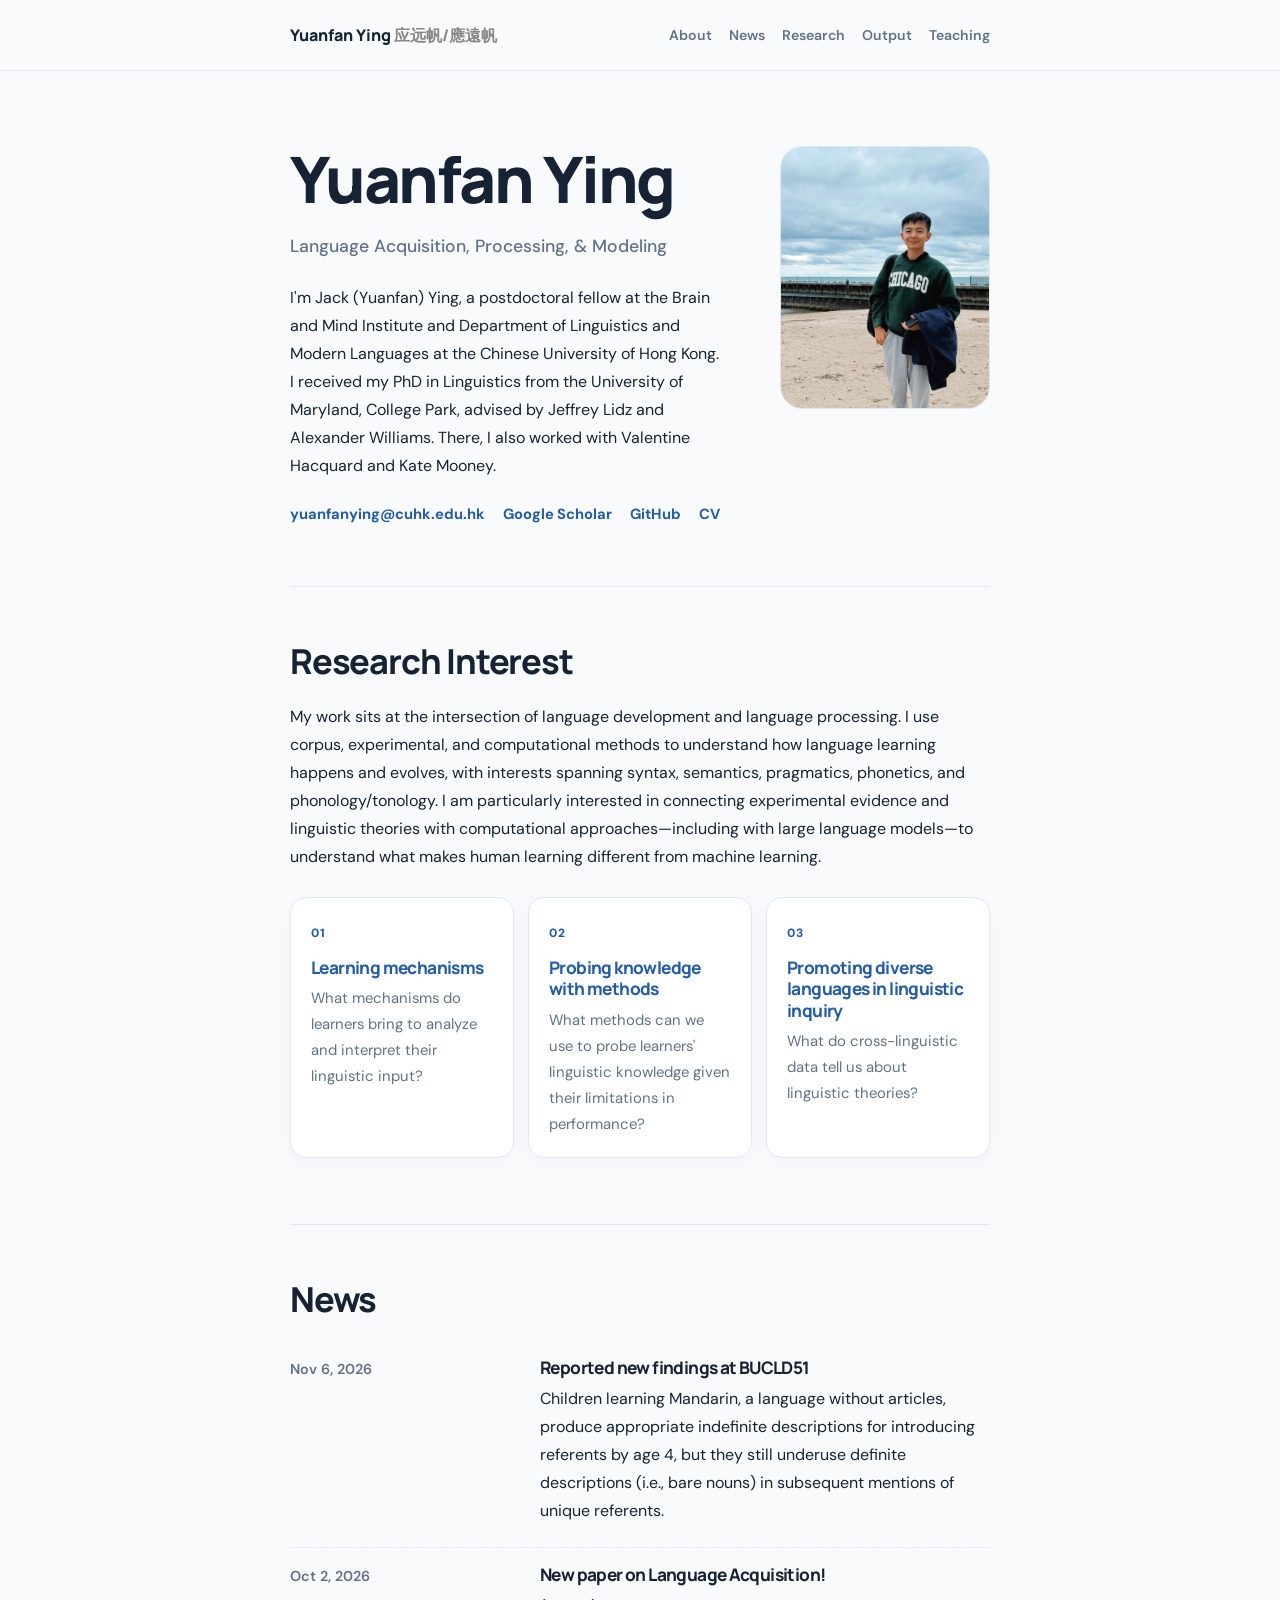
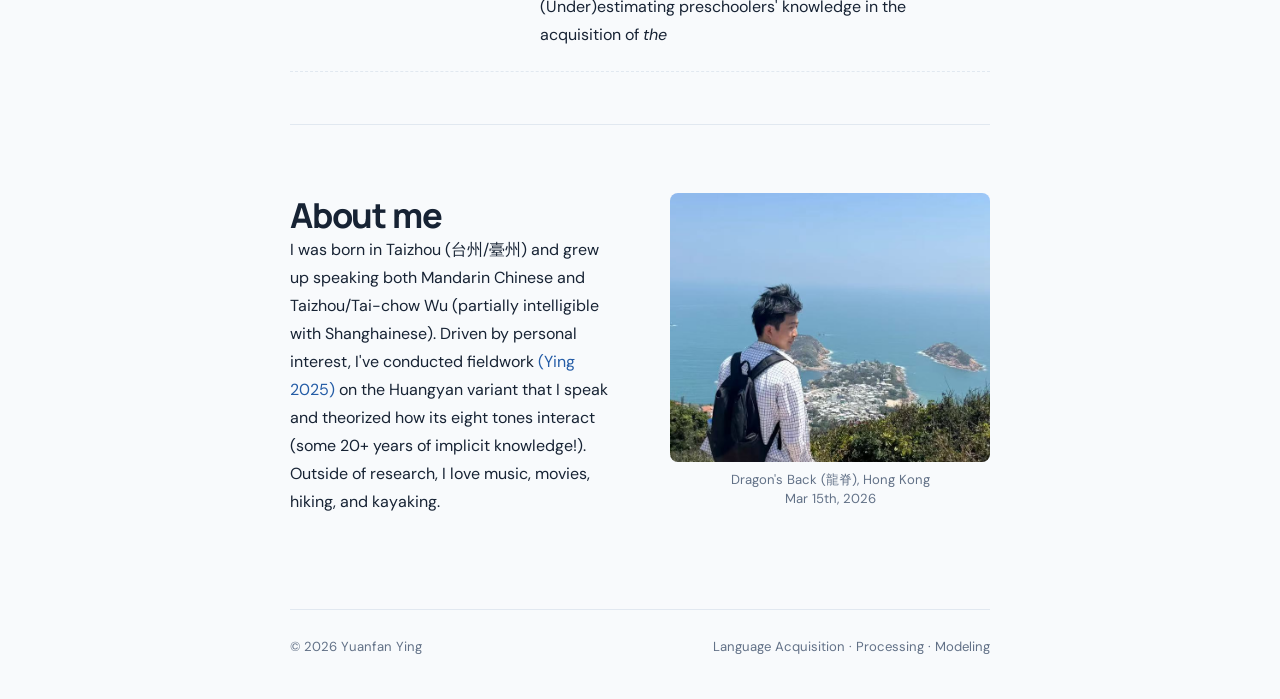
==== commit b7d8ab6c: "Update index.html" ====
--- a/index.html
+++ b/index.html
@@ -42,7 +42,7 @@
       </div>
 
       <figure class="profile">
-        <img src="images/profile.jpg" alt="Portrait of Yuanfan Ying">
+        <img src="images/self.jpg" alt="Portrait of Yuanfan Ying">
       </figure>
         
     </section>
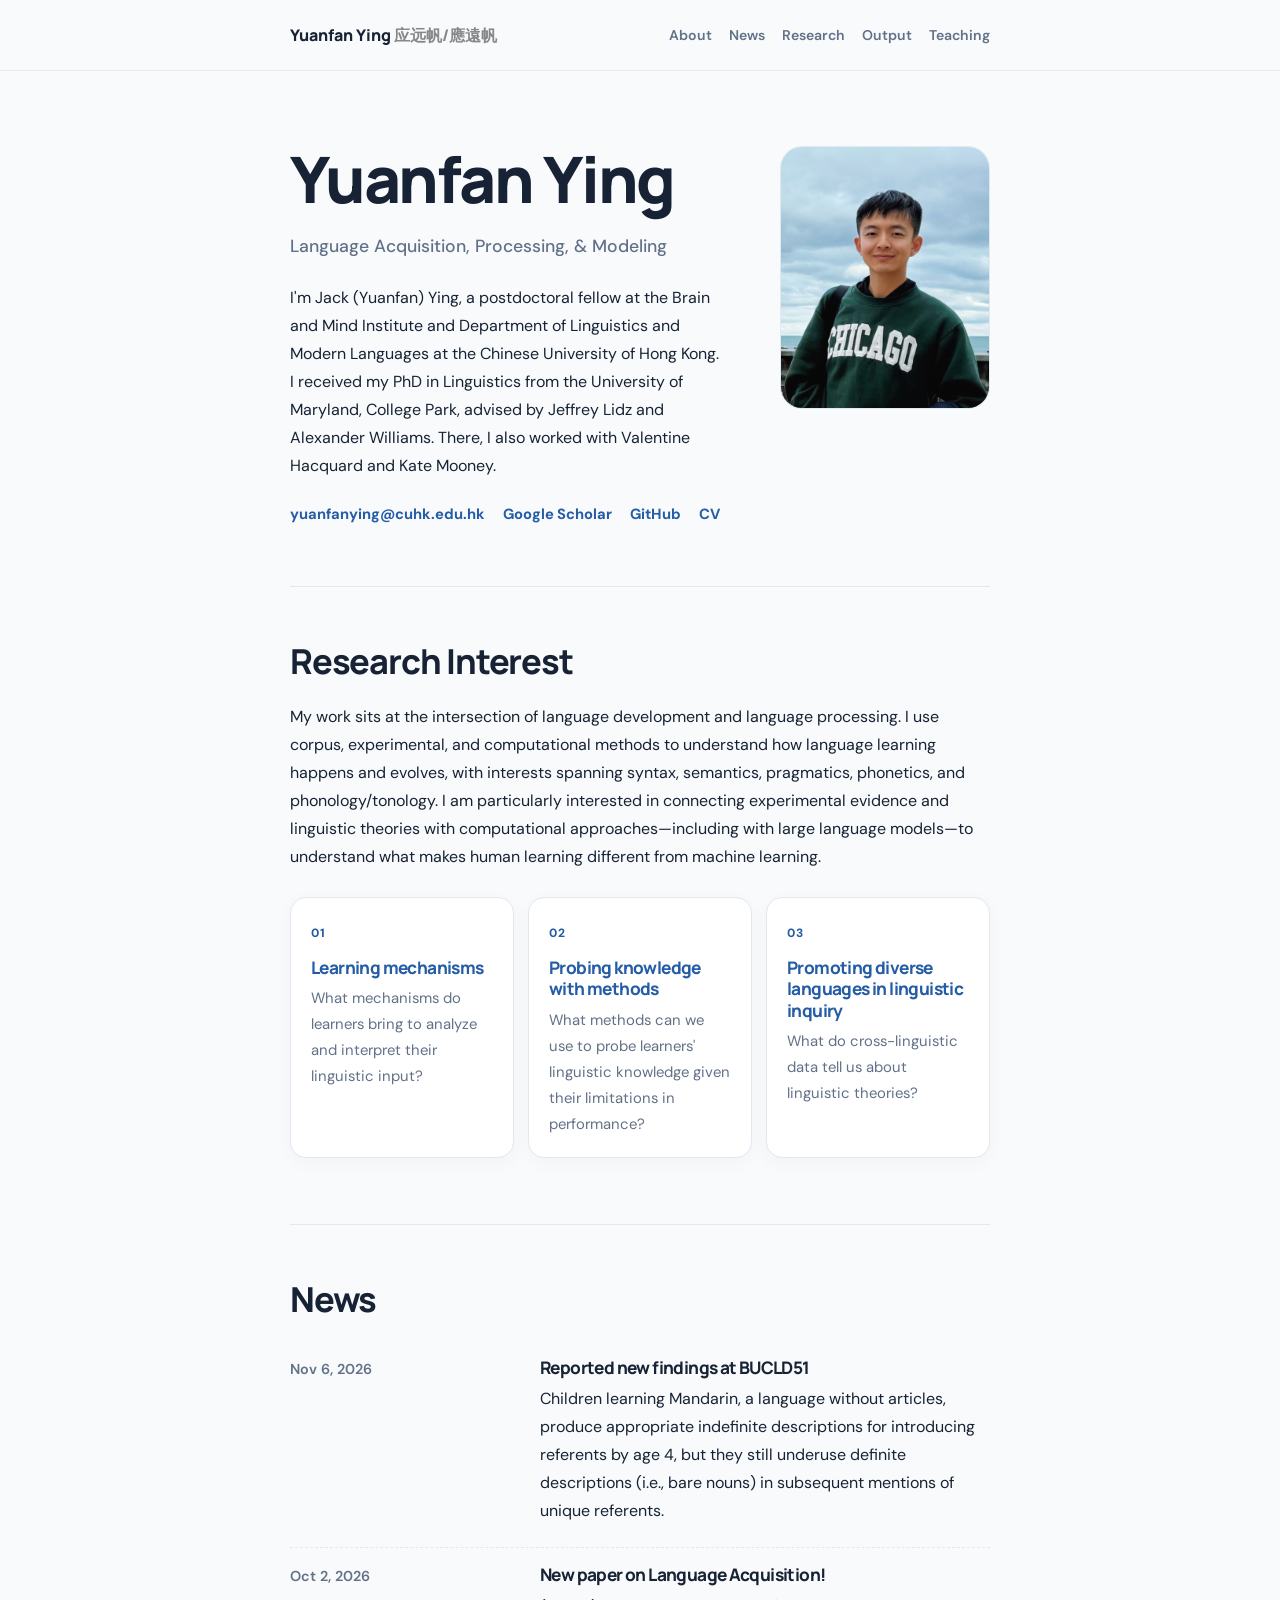
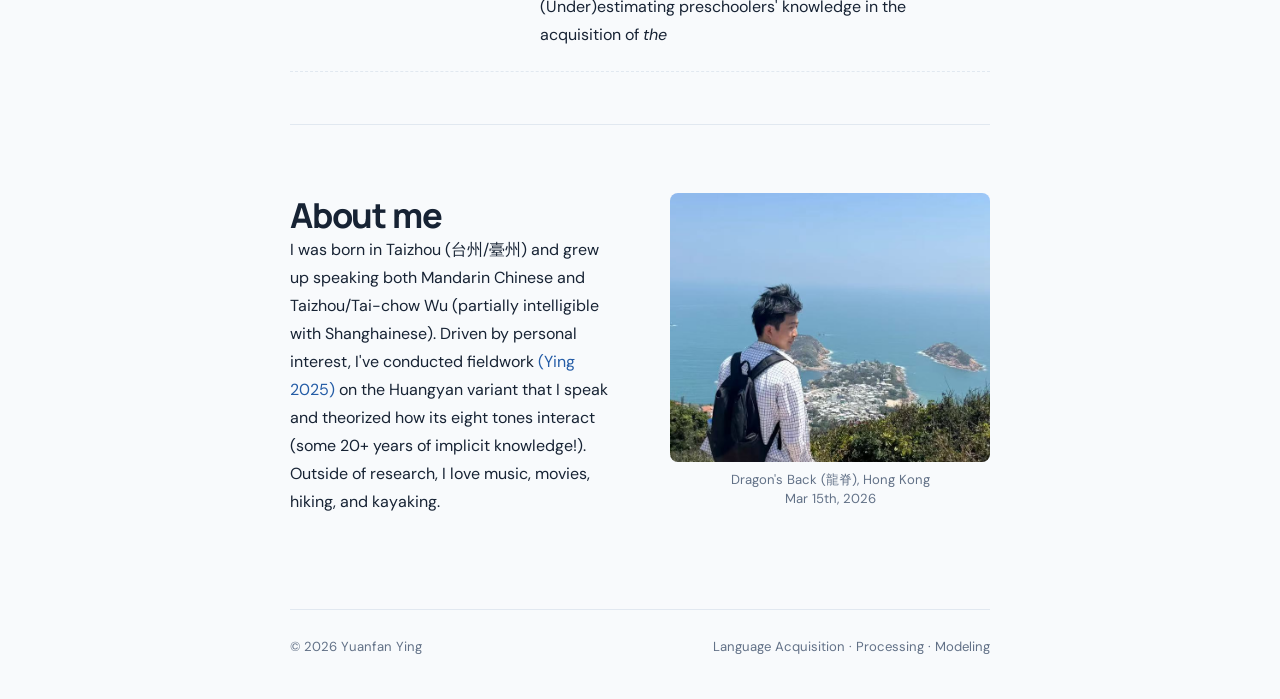
==== commit 9086e65c: "Update index.html" ====
--- a/index.html
+++ b/index.html
@@ -42,7 +42,7 @@
       </div>
 
       <figure class="profile">
-        <img src="images/self.jpg" alt="Portrait of Yuanfan Ying">
+        <img src="images/self.png" alt="Portrait of Yuanfan Ying">
       </figure>
         
     </section>
